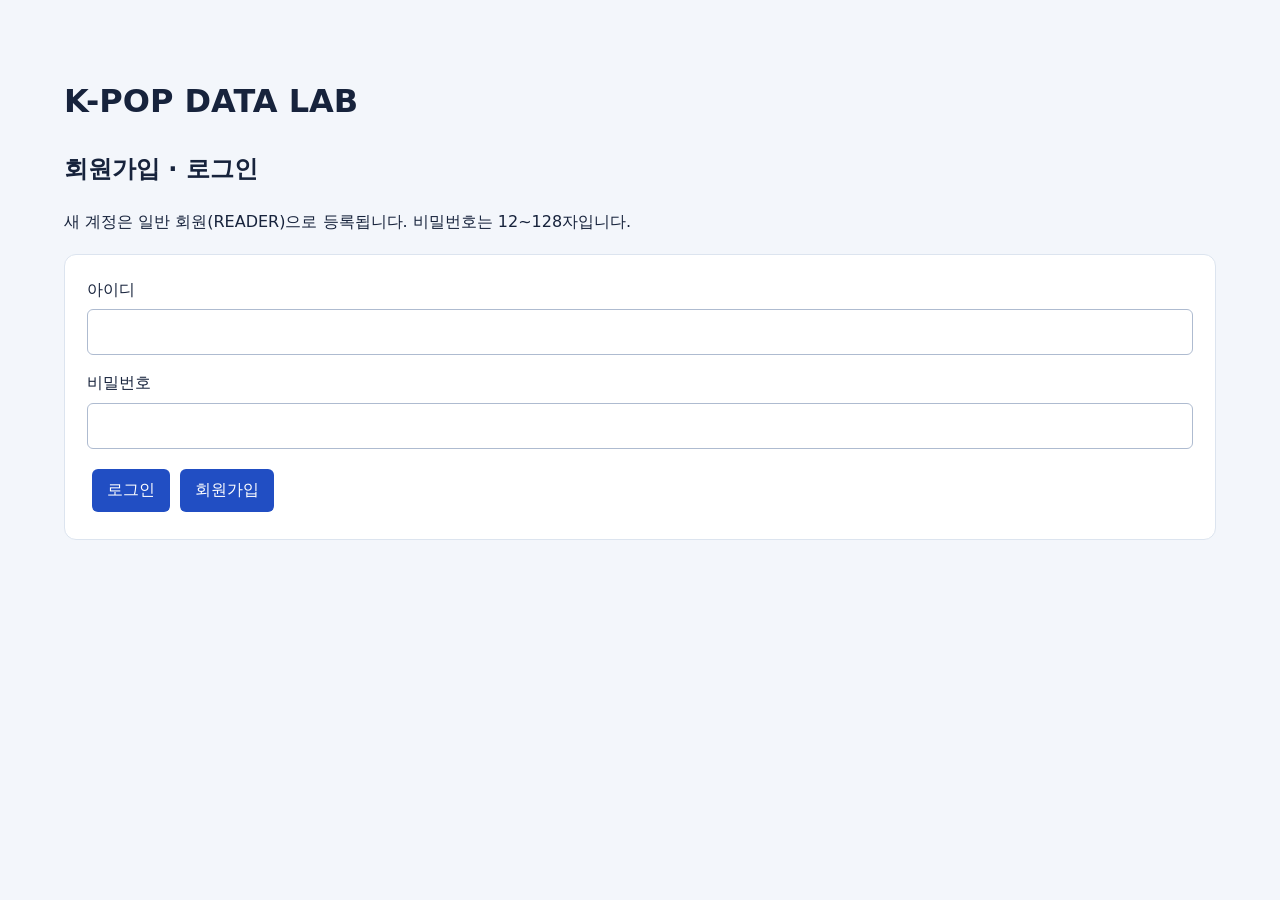
==== templates/account.html @ fa01d882 "feat: add authentication and human editorial approval" ====
<!doctype html><html lang="ko"><head><meta charset="utf-8"><meta name="viewport" content="width=device-width,initial-scale=1"><title>K-POP DATA LAB · 로그인</title><link rel="stylesheet" href="/static/editorial.css"></head><body><main><h1>K-POP DATA LAB</h1><h2>회원가입 · 로그인</h2><p>새 계정은 일반 회원(READER)으로 등록됩니다. 비밀번호는 12~128자입니다.</p><form id="auth"><label>아이디<input id="username" autocomplete="username" required minlength="3" maxlength="80"></label><label>비밀번호<input id="password" type="password" autocomplete="current-password" required minlength="12" maxlength="128"></label><button type="submit">로그인</button><button type="button" id="signup">회원가입</button></form><p id="message" role="status"></p></main><script src="/static/account.js"></script></body></html>
---- static/editorial.css ----
*{box-sizing:border-box}body{margin:0;background:#f3f6fb;color:#17233c;font:16px/1.65 system-ui,sans-serif}main{max-width:1200px;margin:30px auto;padding:24px}section,form{background:white;border:1px solid #dce4ef;border-radius:12px;padding:22px;margin:18px 0}input,textarea,select,button{font:inherit}input:not([type=checkbox]),textarea,select{display:block;width:100%;padding:9px;margin:6px 0 15px;border:1px solid #aebbd0;border-radius:6px}textarea{min-height:180px}button{padding:8px 15px;margin:5px;border:0;border-radius:6px;background:#214ec3;color:white;cursor:pointer}button:disabled{opacity:.5}label{display:block}pre{white-space:pre-wrap;overflow-wrap:anywhere;background:#f1f4f9;padding:14px;max-height:600px;overflow:auto}.columns{display:grid;grid-template-columns:1fr 1fr;gap:20px}[hidden]{display:none!important}#message{white-space:pre-wrap;color:#9c2530}a{color:#214ec3}@media(max-width:750px){.columns{grid-template-columns:1fr}main{padding:12px}}
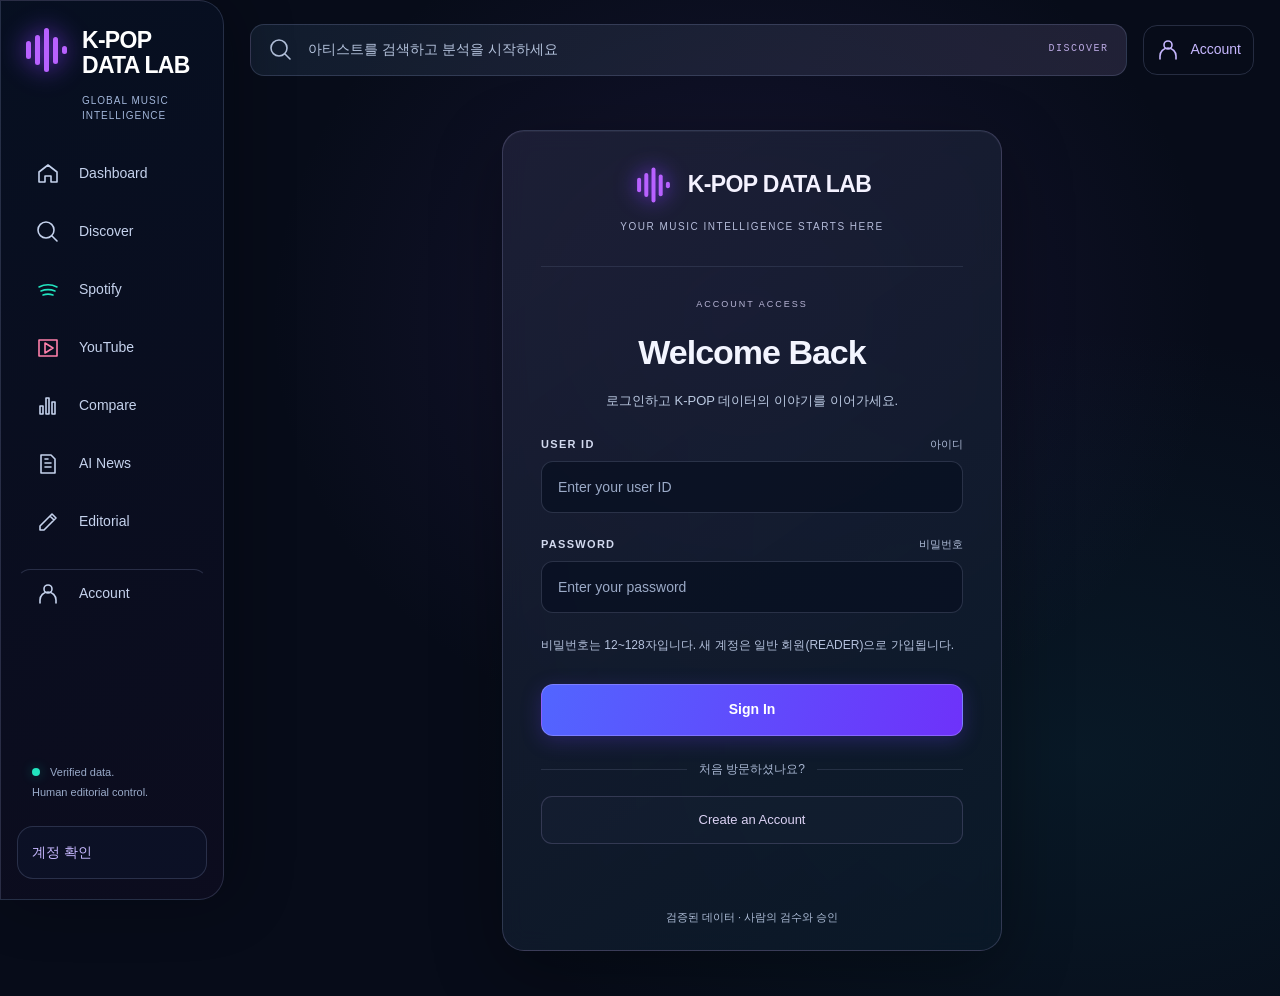
==== commit acb8e841: "feat(ui): complete STEP 26B dark glass redesign and favicons" ====
--- a/templates/account.html
+++ b/templates/account.html
@@ -1 +1,28 @@
-<!doctype html><html lang="ko"><head><meta charset="utf-8"><meta name="viewport" content="width=device-width,initial-scale=1"><title>K-POP DATA LAB · 로그인</title><link rel="stylesheet" href="/static/editorial.css"></head><body><main><h1>K-POP DATA LAB</h1><h2>회원가입 · 로그인</h2><p>새 계정은 일반 회원(READER)으로 등록됩니다. 비밀번호는 12~128자입니다.</p><form id="auth"><label>아이디<input id="username" autocomplete="username" required minlength="3" maxlength="80"></label><label>비밀번호<input id="password" type="password" autocomplete="current-password" required minlength="12" maxlength="128"></label><button type="submit">로그인</button><button type="button" id="signup">회원가입</button></form><p id="message" role="status"></p></main><script src="/static/account.js"></script></body></html>
+<!doctype html><html lang="ko"><head><meta charset="utf-8"><meta name="viewport" content="width=device-width,initial-scale=1"><title>K-POP DATA LAB · 로그인</title><link rel="stylesheet" href="/static/editorial.css"><link rel="stylesheet" href="/static/dark-glass.css?v=26b-final">
+    <!-- K-POP DATA LAB brand favicon: raster fallback, scalable SVG, iOS touch icon. -->
+    <link rel="icon" type="image/png" sizes="16x16" href="/static/icons/favicon-16x16.png?v=26b1">
+    <link rel="icon" type="image/png" sizes="32x32" href="/static/icons/favicon-32x32.png?v=26b1">
+    <link rel="icon" type="image/svg+xml" sizes="any" href="/static/icons/favicon.svg?v=26b1">
+    <link rel="apple-touch-icon" sizes="180x180" href="/static/icons/apple-touch-icon.png?v=26b1">
+</head><body class="page-account"><a class="skip-link" href="#main-content">본문으로 이동</a>
+<aside class="lab-sidebar" id="lab-navigation">
+<a class="lab-brand" href="/" aria-label="K-POP DATA LAB 홈"><span class="brand-wave" aria-hidden="true"><i></i><i></i><i></i><i></i><i></i></span><span>K-POP<br>DATA LAB<small>GLOBAL MUSIC<br>INTELLIGENCE</small></span></a>
+<nav aria-label="주요 메뉴"><a href="/" data-nav="home" class="nav-home"><svg viewBox="0 0 24 24" fill="none" stroke="currentColor" stroke-width="1.6" stroke-linecap="round" stroke-linejoin="round" aria-hidden="true"><path d="M3 10 12 3l9 7v10H15v-6H9v6H3Z"/></svg><span>Dashboard</span></a><a href="/#discover" data-nav="search" class="nav-search"><svg viewBox="0 0 24 24" fill="none" stroke="currentColor" stroke-width="1.6" stroke-linecap="round" stroke-linejoin="round" aria-hidden="true"><path d="M21 21l-5-5M18 10a8 8 0 1 1-16 0 8 8 0 0 1 16 0"/></svg><span>Discover</span></a><a href="/spotify" data-nav="spotify" class="nav-spotify"><svg viewBox="0 0 24 24" fill="none" stroke="currentColor" stroke-width="1.6" stroke-linecap="round" stroke-linejoin="round" aria-hidden="true"><path d="M3 9c6-3 12-3 18 0M5 13c5-2 9-2 14 0M7 17c3-1 7-1 10 0"/></svg><span>Spotify</span></a><a href="/youtube" data-nav="youtube" class="nav-youtube"><svg viewBox="0 0 24 24" fill="none" stroke="currentColor" stroke-width="1.6" stroke-linecap="round" stroke-linejoin="round" aria-hidden="true"><path d="M9 7l8 5-8 5ZM3 4h18v16H3Z"/></svg><span>YouTube</span></a><a href="/compare" data-nav="compare" class="nav-compare"><svg viewBox="0 0 24 24" fill="none" stroke="currentColor" stroke-width="1.6" stroke-linecap="round" stroke-linejoin="round" aria-hidden="true"><path d="M4 20V12h3v8ZM10 20V4h3v16ZM16 20V8h3v12Z"/></svg><span>Compare</span></a><a href="/#news-inline-panel" data-nav="news" class="nav-news"><svg viewBox="0 0 24 24" fill="none" stroke="currentColor" stroke-width="1.6" stroke-linecap="round" stroke-linejoin="round" aria-hidden="true"><path d="M5 3h10l4 4v14H5ZM9 11h6M9 15h6M9 7h3"/></svg><span>AI News</span></a><a href="/editorial" data-nav="edit" class="nav-edit"><svg viewBox="0 0 24 24" fill="none" stroke="currentColor" stroke-width="1.6" stroke-linecap="round" stroke-linejoin="round" aria-hidden="true"><path d="M4 16 16 4l4 4L8 20H4ZM14 6l4 4"/></svg><span>Editorial</span></a><a href="/account" data-nav="user" class="nav-user"><svg viewBox="0 0 24 24" fill="none" stroke="currentColor" stroke-width="1.6" stroke-linecap="round" stroke-linejoin="round" aria-hidden="true"><path d="M16 7a4 4 0 1 1-8 0 4 4 0 0 1 8 0M4 21v-3a8 8 0 0 1 16 0v3"/></svg><span>Account</span></a></nav>
+<div class="sidebar-note"><span class="status-dot"></span> Verified data.<br>Human editorial control.</div>
+<div id="lab-account" class="lab-account"><a href="/account">계정 확인</a></div>
+</aside>
+<div class="lab-topbar"><button class="menu-toggle" aria-controls="lab-navigation" aria-expanded="false" aria-label="메뉴 열기">☰</button><a class="top-search" href="/#discover"><svg viewBox="0 0 24 24" fill="none" stroke="currentColor" stroke-width="1.6" stroke-linecap="round" stroke-linejoin="round" aria-hidden="true"><path d="M21 21l-5-5M18 10a8 8 0 1 1-16 0 8 8 0 0 1 16 0"/></svg><span>아티스트를 검색하고 분석을 시작하세요</span><kbd>DISCOVER</kbd></a><a class="top-account" href="/account"><svg viewBox="0 0 24 24" fill="none" stroke="currentColor" stroke-width="1.6" stroke-linecap="round" stroke-linejoin="round" aria-hidden="true"><path d="M16 7a4 4 0 1 1-8 0 4 4 0 0 1 8 0M4 21v-3a8 8 0 0 1 16 0v3"/></svg><span>Account</span></a></div><main id="main-content" aria-labelledby="auth-heading">
+<div class="auth-brand"><span class="brand-wave" aria-hidden="true"><i></i><i></i><i></i><i></i><i></i></span><strong>K-POP DATA LAB</strong></div>
+<p class="auth-tagline">YOUR MUSIC INTELLIGENCE STARTS HERE</p>
+<div class="auth-heading"><span class="eyebrow">ACCOUNT ACCESS</span><h1 id="auth-heading">Welcome Back</h1><p id="auth-description">로그인하고 K-POP 데이터의 이야기를 이어가세요.</p></div>
+<form id="auth" aria-describedby="auth-policy">
+<label for="username">USER ID <span>아이디</span></label><input id="username" autocomplete="username" required minlength="3" maxlength="80" placeholder="Enter your user ID" autocapitalize="none" spellcheck="false">
+<label for="password">PASSWORD <span>비밀번호</span></label><input id="password" type="password" autocomplete="current-password" required minlength="12" maxlength="128" placeholder="Enter your password" aria-describedby="auth-policy">
+<p id="auth-policy">비밀번호는 12~128자입니다. 새 계정은 일반 회원(READER)으로 가입됩니다.</p>
+<button type="submit" id="auth-submit">Sign In</button>
+<div class="auth-divider"><span id="auth-switch-hint">처음 방문하셨나요?</span></div>
+<button type="button" id="signup">Create an Account</button>
+</form>
+<p id="message" role="status" aria-live="polite" tabindex="-1"></p>
+<p class="auth-security">검증된 데이터 · 사람의 검수와 승인</p>
+</main><script src="/static/account.js?v=26b-final"></script><script src="/static/account_status.js?v=26b-final"></script><script src="/static/dark-glass.js?v=26b-final" defer></script></body></html>
--- a/static/dark-glass.css
+++ b/static/dark-glass.css
@@ -0,0 +1,94 @@
+/* STEP 26B — shared presentation layer. Existing STEP 26 rules remain intact. */
+:root{color-scheme:dark;--bg:#060b17;--ink:#f3f5ff;--muted:#b4c2dc;--line:rgba(158,177,223,.2);--glass:linear-gradient(135deg,rgba(30,35,61,.8),rgba(9,21,35,.88));--violet:#b398ff;--mint:#22e4bf;--coral:#ff80aa;--amber:#ffd273;--sidebar:224px}
+*{box-sizing:border-box}html{scroll-behavior:smooth;scroll-padding-top:100px}body{margin:0;color:var(--ink);background:radial-gradient(ellipse at 87% 0,rgba(115,49,131,.22),transparent 42%),radial-gradient(ellipse at 15% 35%,rgba(36,80,132,.16),transparent 45%),var(--bg);font:14px/1.65 Inter,"Segoe UI","Malgun Gothic",sans-serif;min-height:100vh;padding-left:var(--sidebar)}[hidden]{display:none!important}
+a{color:#c7b8ff;text-decoration:none}a:hover{color:white}button,input,select,textarea{font:inherit}button,a,input,select,textarea{ -webkit-tap-highlight-color:transparent}button,a{touch-action:manipulation}button{cursor:pointer}button:disabled{cursor:not-allowed;opacity:.48}svg{width:24px;height:24px;flex-shrink:0}h1,h2,h3,p{overflow-wrap:anywhere}h2{font-size:17px;letter-spacing:-.3px}h3{font-size:15px}p{color:var(--muted)}:focus-visible{outline:2px solid #75dfff;outline-offset:4px}::selection{background:#6942b8;color:white}.skip-link{position:fixed;top:-90px;left:240px;z-index:100;padding:12px 20px;background:#40328a}.skip-link:focus{top:10px}
+.lab-sidebar{position:fixed;inset:0 auto 0 0;width:var(--sidebar);z-index:30;padding:27px 16px 20px;background:linear-gradient(155deg,rgba(7,16,33,.96),rgba(13,13,31,.94));border:1px solid var(--line);border-radius:0 25px 25px 0;backdrop-filter:blur(20px);display:flex;flex-direction:column;box-shadow:10px 0 60px #03050d55}
+.lab-brand{display:flex;gap:15px;align-items:flex-start;padding:0 9px 26px;color:white;font-size:23px;font-weight:800;line-height:1.1;letter-spacing:-.7px}.lab-brand small{display:block;font-size:10px;line-height:1.5;letter-spacing:1px;font-weight:400;color:#a2b6da;margin-top:14px}.brand-wave{display:flex;gap:4px;align-items:center;height:44px;color:#b861ff;filter:drop-shadow(0 0 13px #843cff)}.brand-wave i{width:5px;height:18px;border-radius:8px;background:currentColor}.brand-wave i:nth-child(2){height:30px}.brand-wave i:nth-child(3){height:44px}.brand-wave i:nth-child(4){height:27px}.brand-wave i:last-child{height:8px}
+.lab-sidebar nav{display:grid;gap:8px}.lab-sidebar nav a{display:flex;align-items:center;gap:19px;min-height:49px;padding:12px 18px;color:#c5d2ed;border:1px solid transparent;border-radius:13px;transition:background .2s,box-shadow .2s,transform .2s}.lab-sidebar nav a:hover{background:#24213e;transform:translateX(2px)}.lab-sidebar nav a[aria-current]{background:linear-gradient(105deg,#5838ec,#36235f);border-color:#a68bff66;color:white;box-shadow:0 0 25px #6540fa45,inset 0 1px #c8b2ff66}.nav-spotify svg{color:var(--mint)}.nav-youtube svg{color:var(--coral)}.lab-sidebar .nav-user{margin-top:14px;border-top:1px solid var(--line)}.sidebar-note{font-size:11px;line-height:1.8;color:#99aac9;padding:23px 15px;margin-top:auto}.status-dot{display:inline-block;width:8px;height:8px;border-radius:50%;background:var(--mint);box-shadow:0 0 12px #00d8b655;margin-right:7px}.lab-account{border:1px solid var(--line);border-radius:16px;padding:14px;background:#12203944;overflow-wrap:anywhere}.account-identity{display:grid;gap:9px;font-size:12px}.account-identity button{min-height:36px}
+.lab-topbar{display:flex;align-items:center;gap:16px;padding:22px 26px 8px;min-height:85px}.top-search{display:flex;align-items:center;gap:15px;flex:1;min-width:0;background:linear-gradient(110deg,#19283b99,#33304a99);border:1px solid var(--line);border-radius:14px;min-height:52px;padding:12px 18px;color:var(--muted)}.top-search kbd{margin-left:auto;font-size:10px;letter-spacing:1.5px;color:#b9a8e1}.top-account{display:flex;align-items:center;gap:10px;padding:12px;border:1px solid var(--line);border-radius:14px}.menu-toggle{display:none}
+main,main.dashboard,main.data-page{max-width:1680px;margin:0 auto;padding:18px 26px 40px;min-width:0}.dashboard{display:grid!important;grid-template-columns:repeat(12,minmax(0,1fr));gap:18px!important}.dashboard>*{min-width:0;grid-column:1/-1}.glass,.dashboard-section,.search-panel,.data-page,#published article,.page-editorial main>section,.page-account main{background:var(--glass);border:1px solid var(--line);border-radius:22px;box-shadow:inset 0 1px 0 #d7d5ff08,0 12px 40px #0002}.dashboard-section,.search-panel{padding:24px;margin:0;min-width:0;scroll-margin-top:24px}.overview-grid{display:grid;grid-template-columns:2.5fr repeat(4,minmax(0,1fr));gap:14px}.hero{position:relative;isolation:isolate;overflow:hidden;min-height:240px;padding:24px;border-color:#9f63bc66;background:radial-gradient(ellipse at 86% 15%,#5745a477,transparent 52%),radial-gradient(ellipse at 92% 85%,#126d8477,transparent 48%),linear-gradient(110deg,#151126,#07182c)}.hero h1{position:relative;z-index:1;font-size:clamp(27px,2.7vw,46px);line-height:1.08;letter-spacing:-1.3px;margin:17px 0 12px;font-weight:850}.hero h1 span{background:linear-gradient(100deg,#f3c8fc,#b08dff);background-clip:text;color:transparent}.hero p{font-size:12px;margin:0 0 20px}.eyebrow{font-size:9px;letter-spacing:2px;color:#b8b5d6}.hero-orbit{position:absolute;z-index:-1;width:250px;height:250px;border-radius:50%;border:1px solid #a79aff55;right:-110px;top:10px;box-shadow:0 0 30px #8556ff44,inset 0 0 50px #17d7f333;transform:rotate(-25deg)}.hero-orbit:after{content:"";position:absolute;inset:25px -35px;border:1px solid #b590ff66;border-radius:50%;box-shadow:0 0 40px #724cff44}.primary-link,button.search-button,.search-form button,#news-generate-btn,#save,#auth button[type=submit]{background:linear-gradient(105deg,#5265ff,#6e32fa);color:#fff!important;border:1px solid #c9baff55!important;box-shadow:0 5px 20px #663dff40}.primary-link{display:inline-flex;align-items:center;gap:22px;padding:10px 18px;border-radius:12px;font-size:12px;min-height:44px}
+.summary-card{padding:20px 16px;min-width:0}.summary-icon{display:flex;align-items:center;justify-content:center;width:40px;height:40px;border-radius:13px;font-size:26px;margin-bottom:14px;background:#7860d52b;color:#b99aff;box-shadow:0 0 22px #5a43bc22}.summary-icon.coral{background:#df55942b;color:var(--coral)}.summary-icon.mint{background:#16cbaa26;color:var(--mint)}.summary-card h2{font-size:12px;font-weight:500;white-space:normal}.metric{color:white;font-weight:750;font-size:36px;margin:9px 0;line-height:1.4}.metric small{font-size:12px;font-weight:400;color:#d1daee}.summary-card meter{width:100%;height:8px;display:block;background:#55516c44;border:0;border-radius:8px}.summary-card meter::-webkit-meter-bar{background:#55516c44;border:0}.summary-card meter::-webkit-meter-optimum-value{background:linear-gradient(90deg,#8462ff,#b09fff)}.summary-card .micro{font-size:10px;line-height:1.7;margin-top:12px}.period{font-size:19px;color:white;font-weight:650;margin:22px 0 10px}.source-label{font-size:11px;color:#fff;margin-top:24px}.summary-card>a{font-size:11px}
+#trends{padding:22px;background:linear-gradient(120deg,#17213a99,#22183266);grid-column:1/-1}#trends>h2{margin-bottom:5px}#trends>p{font-size:11px;margin:4px 0 12px}.analysis-two-charts{display:grid;grid-template-columns:repeat(2,minmax(0,1fr));gap:18px}.analysis-chart-standalone{min-width:0!important;min-height:260px;padding:10px 18px 15px;background:#07162488;border:1px solid var(--line);border-radius:17px}.analysis-chart-standalone:first-child{border-top-color:#24d7b966}.analysis-chart-standalone:last-child{border-top-color:#ec6a9e66}.analysis-chart-standalone h3{font-size:12px;min-height:20px}.analysis-chart-standalone .chart-container{height:210px;margin-top:12px}.chart-container canvas{max-width:100%}#discover,#current-analysis,#spotify-data,#youtube-data{grid-column:span 6}#discover h2,#current-analysis h2{margin-top:0}.analysis-header{gap:10px;align-items:flex-start;flex-wrap:wrap}.selected-track-list{gap:8px}.selected-track{padding:13px;background:#0b152680;border:1px solid #a4b4dd19;color:#d8e4f6;gap:10px;min-width:0}.selected-track strong{color:white}.selected-track>div{min-width:0;overflow-wrap:anywhere}
+body>header{background:none;padding:24px 26px 12px;text-align:left;max-width:1680px;margin:auto}body>header h1{font-size:29px;letter-spacing:-.8px;margin:0}body>header p{font-size:13px;margin:8px 0}.data-page{display:block!important;margin:12px 26px 40px!important;padding:24px!important}.dashboard-table-scroll,.weekly-table-scroll{max-width:100%;overflow-x:auto;min-width:0;border-radius:12px;scrollbar-color:#75649c #11192b}table{width:100%;background:transparent;color:#dae4f5;font-size:12px;white-space:normal}thead{background:#18243c77}th{color:#b6c8e5;font-size:11px;font-weight:500;background:transparent}th,td{border-bottom:1px solid #9aaed21c;padding:14px 12px}tbody tr:hover{background:#8b83e50b}td strong{color:#f3f5ff}.weekly-table{min-width:790px}#spotify-data table{min-width:480px}#youtube-data table{min-width:560px}.search-results table{min-width:460px}td input[type=checkbox]{width:18px;height:18px;accent-color:#9d7aff}tr:has(input:checked){background:#8061d52b}table a{color:#c5afff}
+button,.reset-button,.remove-button,.news-saved-button,.news-generate-button{border:1px solid #9aadd134;background:linear-gradient(120deg,#25314a99,#172037aa);color:#d8e5ff;border-radius:11px;padding:10px 15px;min-height:44px;font-size:12px;transition:transform .18s,box-shadow .18s,border-color .18s}button:hover:not(:disabled),.primary-link:hover{transform:translateY(-2px);border-color:#bca3ff88;box-shadow:0 6px 22px #7150d733}.remove-button{width:44px;height:44px;flex-shrink:0;padding:0;font-size:22px;color:#ffb1c8}.reset-button{color:#ffb6c9;font-size:10px}.search-form{margin-top:16px;gap:10px}.search-form input,input:not([type=checkbox]),select,textarea{min-width:0;max-width:100%;color:#e9effc;background:#080f2099;border:1px solid #94abd23b;border-radius:10px;padding:12px;font-size:13px;min-height:44px}.search-form input{width:100%;font-size:14px}.search-form button{font-size:12px}.artist-week-manager,.week-manager{display:flex;align-items:center;gap:10px;flex-wrap:wrap;background:transparent}.artist-week-manager select,.week-manager select{flex:1;min-width:0}.artist-week-manager label,.week-manager label{font-size:12px;color:#cad7ee}input::placeholder,textarea::placeholder{color:#9caecc}input:focus,select:focus,textarea:focus{border-color:#b99bff}option{background:#141c30;color:white}
+.weekly-footnote,.analysis-chart-hint,.news-panel-heading p,.news-selection-info,.news-status,.news-result-source{color:var(--muted)!important;font-size:12px;line-height:1.8}.notice,.search-message,.success-message,.news-review-caution{background:#1d294366;color:#d1ddf2;border:1px solid var(--line);border-radius:12px;padding:14px;font-size:12px}.weekly-error,#message{color:#ffb8c5}.news-selection-summary,.news-selection-lists>div,.news-article-output,.news-review-queue{background:#07152388!important;border:1px solid var(--line)!important;color:#d4e0f4!important;border-radius:14px}.news-selection-summary{padding:18px}.news-selection-lists{display:grid;grid-template-columns:1fr 1fr;gap:14px}.news-panel-actions{display:flex;flex-wrap:wrap;gap:10px;margin:18px 0}.news-panel-actions button{margin:0}.news-article-output,.news-review-queue{padding:20px;line-height:1.9;overflow-wrap:anywhere}.news-article-output p,.news-article-output h3{color:#e4ebfa}.news-inline-panel{border-top-color:#b77aff55;background:linear-gradient(130deg,#26183888,#0c1a2aee)}.weekly-review-badge{border:1px solid var(--line);background:#27324b;color:#d7e0f0}.review-approved,[data-status=APPROVED]{color:#71f0cc!important}.review-pending,[data-status=PENDING_REVIEW]{color:var(--amber)!important}[data-status=ON_HOLD]{color:#ffa7b8!important}[data-status=REVISED]{color:#c6b0ff!important}[data-status=DRAFT]{color:#c5cddd!important}
+.page-editorial main{display:block}.page-editorial main>h1{font-size:29px;margin:10px 0}.page-editorial section,.page-editorial form{min-width:0;background:transparent;border-color:var(--line);margin:0;border-radius:16px}.page-editorial main>section{padding:22px;margin:18px 0}.page-editorial #workspace{display:grid;grid-template-columns:220px minmax(0,1fr);gap:22px}.editorial-list{min-width:0;border-right:1px solid var(--line);padding-right:18px;grid-row:span 3}.editorial-list h2{font-size:15px}#list{display:grid;gap:8px}#list button{text-align:left;margin:0;width:100%;overflow-wrap:anywhere}.columns{display:grid;grid-template-columns:minmax(0,1.4fr) minmax(0,1fr);gap:20px}.columns>form,.columns>section{padding:18px;background:#0b172777;border:1px solid var(--line)}.page-editorial label{color:#c5d4ec;font-size:12px}.page-editorial textarea{min-height:260px;line-height:1.85}.page-editorial input:not([type=checkbox]),.page-editorial textarea{display:block;width:100%;margin:8px 0 16px}.page-editorial #review-form{padding:20px;border:1px solid #e5bb6444;background:#29201533}.page-editorial #review-form label{padding:7px 0}.page-editorial #review-form textarea{min-height:100px}#published article{padding:22px;margin-top:15px}pre{white-space:pre-wrap;overflow-wrap:anywhere;background:#06101b88;color:#ccd9ef;border:1px solid var(--line);border-radius:12px;padding:18px;max-height:560px;overflow:auto;font:12px/1.85 inherit}#history{border-left:2px solid #a286d8;padding-left:22px}.page-editorial button{margin:4px 4px 4px 0}
+.page-account main{display:block;width:calc(100% - 48px);max-width:480px;margin:7vh auto;padding:36px}.page-account main h1{font-size:26px;margin:8px 0}.page-account main h2{font-size:18px}.page-account main>p{font-size:12px}.page-account form{background:transparent;border:0;margin:25px 0 0;padding:0}.page-account label{font-size:12px;color:#c7d5ec}.page-account input{display:block;width:100%;margin:8px 0 20px}.page-account #auth button{width:100%;margin:6px 0}.login-mark{display:flex;align-items:center;justify-content:center;width:54px;height:54px;border-radius:17px;color:#e1c4ff;background:linear-gradient(135deg,#573dce,#9f45a4);box-shadow:0 0 40px #884dcb55;font-size:30px}.page-account .eyebrow{margin-top:23px}.page-account #message{min-height:24px}
+@media(min-width:1600px){.hero h1{font-size:48px}}
+@media(max-width:1279px){:root{--sidebar:190px}.lab-sidebar{padding:25px 12px}.lab-brand{font-size:20px;gap:10px}.lab-sidebar nav a{gap:13px;padding:12px}.overview-grid{grid-template-columns:repeat(4,minmax(0,1fr))}.hero{grid-column:1/-1;min-height:210px}.hero h1{font-size:38px}.hero-orbit{right:40px;width:300px;height:300px}.summary-card{padding:17px 13px}.page-editorial #workspace{grid-template-columns:1fr}.editorial-list{grid-row:auto;border:0;padding:0}#list{grid-template-columns:repeat(2,minmax(0,1fr))}.columns{grid-template-columns:1fr}.lab-topbar{padding:18px 20px 8px}main,main.dashboard{padding:16px 20px 32px}.top-search kbd{display:none}}
+@media(max-width:1000px){body{padding-left:0}.lab-sidebar{width:240px;transform:translateX(-105%);transition:transform .22s;visibility:hidden}.menu-open .lab-sidebar{transform:translateX(0);visibility:visible;top:78px}.menu-toggle{display:block;padding:8px 13px;font-size:21px}.lab-topbar{position:sticky;top:0;z-index:40;background:#090f20e8;backdrop-filter:blur(16px);padding:12px 20px;min-height:78px}.skip-link{left:20px}.top-account span{display:none}.analysis-chart-standalone{padding:12px}.page-editorial #workspace{grid-template-columns:1fr}.columns{grid-template-columns:1.2fr 1fr}}
+@media(max-width:767px){html{scroll-padding-top:90px}.lab-topbar{gap:9px;padding:10px 14px}.top-search{font-size:11px;padding:10px;gap:8px;min-height:46px}.top-search svg{width:18px}.top-account{padding:10px}.menu-toggle{min-height:46px}.top-search span{line-height:1.4}main,main.dashboard{padding:12px 14px 28px;gap:14px!important}.overview-grid{grid-template-columns:repeat(2,minmax(0,1fr));gap:12px}.hero{padding:24px;min-height:250px}.hero h1{font-size:39px}.hero-orbit{right:-80px}.summary-card{padding:16px}.summary-card h2{font-size:12px}.metric{font-size:30px}.summary-icon{width:34px;height:34px;font-size:23px;margin-bottom:10px}.period{font-size:17px;margin:14px 0}.summary-card .micro{font-size:11px}.source-label{font-size:11px;margin-top:15px}#discover,#current-analysis,#spotify-data,#youtube-data{grid-column:1/-1}.dashboard-section,.search-panel,#trends{padding:18px;border-radius:18px}.analysis-two-charts{grid-template-columns:1fr}.analysis-chart-standalone .chart-container{height:230px}.analysis-chart-standalone{min-height:290px}.artist-week-manager,.week-manager{align-items:stretch}.artist-week-manager label,.week-manager label{width:100%}.artist-week-manager select,.week-manager select{width:100%;flex-basis:100%}.artist-week-manager button,.week-manager button{width:100%}.search-form{flex-direction:column}.search-form button{min-height:44px}.news-selection-lists{grid-template-columns:1fr}.news-panel-actions{display:grid;grid-template-columns:1fr}.news-panel-actions button{width:100%;min-height:48px;text-align:left}.data-page{margin:12px 14px 28px!important;padding:18px!important}body>header{padding:20px 16px 6px}body>header h1{font-size:25px}.data-page table{min-width:570px}.page-editorial main>section{padding:15px}.columns{grid-template-columns:1fr}.columns>form,.columns>section{padding:15px}#list{grid-template-columns:1fr}.page-editorial #workspace{gap:16px}.page-editorial form>button{display:block;width:100%;margin:8px 0}.page-account main{margin:30px auto;width:calc(100% - 28px);padding:26px}.news-article-output,.news-review-queue{padding:14px}.sidebar-note{padding:12px}.lab-sidebar nav{gap:2px}.lab-sidebar{overflow-y:auto}.lab-brand{padding-bottom:18px}}
+.analysis-chart-standalone .chart-container{min-height:210px}
+.news-panel-note{color:#bdcce5}.weekly-error{background:#49213455;color:#ffb8c5}
+#youtube-review-step17b{background:#0b182b88;border-color:var(--line)}
+#youtube-review-step17b .yt17-candidate{background:#142039;border-color:var(--line)}
+#youtube-review-step17b .yt17-candidate small{color:#bfcee7}
+#youtube-review-step17b .yt17-warning{color:#ffd273}
+#youtube-review-step17b .yt17-success{color:#71f0cc}
+#youtube-review-step17b select{border-color:var(--line)}
+.review-queue-link a{color:#cbb6ff}
+.artist-week-manager select,.week-manager select{background:#0b1528;color:#e2ebfb;border-color:#91a4ce44}
+.artist-week-manager button,.week-manager button{background:linear-gradient(120deg,#29334c,#192039);border:1px solid #91a4ce44;border-radius:10px;min-height:44px}
+.weekly-review-badge.review-reviewed{background:#15463c66;color:#87efd4}
+.weekly-review-badge.review-excluded,.weekly-review-badge.review-mismatch,.weekly-review-badge.review-ambiguous{background:#493a2266;color:#ffd273}
+.news-review-queue>p{color:var(--muted)}.review-queue-hold{color:#ffd273}.review-queue-ok{color:#87efd4}
+.track-checkbox{display:inline-flex;align-items:center;justify-content:center;min-width:44px;min-height:44px;cursor:pointer}.page-editorial #review-form label{min-height:44px}.account-identity button{min-height:44px}.summary-card>a{display:inline-flex;align-items:center;min-height:44px}
+.glass,.dashboard-section,.search-panel{backdrop-filter:blur(10px)}
+.summary-card:nth-child(3) meter::-webkit-meter-optimum-value{background:linear-gradient(90deg,#ee62a4,#ffaccb)}
+.hero:before{content:"";position:absolute;inset:0;z-index:-1;pointer-events:none;background:linear-gradient(125deg,transparent 55%,#a068ff15 58%,transparent 61%),radial-gradient(circle at 85% 20%,#c089ff44,transparent 25%)}
+.track-meta{display:flex;flex-wrap:wrap;gap:8px 16px;font-size:11px;color:#69e5ca;margin-top:6px}.platform-intro{padding:22px;border:1px solid var(--line);border-radius:17px;margin-bottom:22px;background:#101d2d77}.platform-intro h2{font-size:26px;margin:8px 0}.platform-intro p{margin:8px 0;font-size:13px}.platform-intro a{display:inline-flex;align-items:center;min-height:44px;margin-right:20px}.spotify-intro{border-top-color:#24d7b977;background:radial-gradient(ellipse at right top,#18bd9a14,transparent 75%),#101d2d77}.spotify-intro h2{color:#6deed1}.youtube-intro{border-top-color:#f67baa77;background:radial-gradient(ellipse at right top,#df438b1a,transparent 75%),#101d2d77}.youtube-intro h2{color:#ffa2c3}.platform-pair{display:grid;grid-template-columns:1fr 1fr;gap:18px}
+@media(max-width:767px){.platform-pair{grid-template-columns:1fr;gap:0}.platform-intro{padding:18px}.platform-intro h2{font-size:23px}}
+@media(min-width:768px) and (max-width:1000px){.overview-grid{grid-template-columns:repeat(2,minmax(0,1fr))}}
+@keyframes lab-enter{from{opacity:.6;transform:translateY(6px)}to{opacity:1;transform:none}}
+main{animation:lab-enter .24s ease-out}
+@media(prefers-reduced-motion:reduce){html{scroll-behavior:auto}*,*:before,*:after{transition:none!important;animation:none!important}}
+
+/* Final refinement: retain the approved structure, improve small-screen reading. */
+.top-search span{min-width:0;overflow:hidden;text-overflow:ellipsis;white-space:nowrap}
+.menu-toggle,.top-account{flex-shrink:0;min-width:44px;min-height:44px}
+.glass,.dashboard-section,.search-panel{transition:border-color .2s,box-shadow .2s}
+@media(hover:hover){.glass:hover,.dashboard-section:hover,.search-panel:hover{border-color:#a491d64d;box-shadow:inset 0 1px #e0dcff0d,0 12px 36px #35215922}}
+.page-account{background:radial-gradient(ellipse at 58% 32%,#55399433,transparent 45%),radial-gradient(ellipse at 84% 76%,#136d7e22,transparent 40%),#070c19}
+.page-account main{max-width:500px;margin:clamp(24px,5vh,64px) auto;padding:34px 38px 24px;background:linear-gradient(145deg,#22243cbb,#0a1928dd);border:1px solid #c4b8f333;box-shadow:0 20px 70px #0005,inset 0 1px #ede4ff0d;backdrop-filter:blur(12px)}
+.auth-brand{display:flex;align-items:center;justify-content:center;gap:14px;color:#f4f2ff;font-size:23px;font-weight:800;letter-spacing:-.6px}
+.auth-brand .brand-wave{height:40px;transform:scale(.8);transform-origin:center}
+.page-account main .auth-tagline{text-align:center;font-size:10px;letter-spacing:1.5px;color:#b5bcda;margin:14px 0 30px}
+.auth-heading{text-align:center;padding-top:24px;border-top:1px solid #9fafd421}
+.page-account main .auth-heading h1{font-size:34px;font-weight:750;letter-spacing:-1px;margin:10px 0}
+.auth-heading #auth-description{font-size:13px;color:#bccae2;margin:0 0 24px}
+.page-account form{margin-top:0}
+.page-account label{font-size:11px;letter-spacing:1.3px;font-weight:650;color:#d3daef}
+.page-account label span{float:right;font-weight:400;letter-spacing:0;color:#aebbd7}
+.page-account input{height:52px;background:#080f20b3;padding:14px 16px;border-radius:12px;border-color:#a8b5d533;font-size:14px;transition:border-color .2s,box-shadow .2s;margin:8px 0 22px}
+.page-account input:focus{outline:2px solid #b18aff;outline-offset:2px;border-color:#a883ff;box-shadow:0 0 20px #8654e322}
+.page-account input::placeholder{color:#9baac7}
+.page-account #auth-policy{font-size:12px;color:#b5c2dd;line-height:1.8;margin:0 0 21px}
+.page-account #auth-submit{height:52px;border-radius:12px;font-weight:650;font-size:14px;background:linear-gradient(105deg,#6251ff,#8c3cec);box-shadow:0 7px 24px #7840ef35}
+.page-account #signup{height:48px;font-size:13px;color:#dbd2f4;background:#1b243955;border:1px solid #b9a9e333}
+.auth-divider{display:flex;align-items:center;gap:12px;justify-content:center;margin:18px 0 10px;color:#aab9d4;font-size:12px}
+.auth-divider:before,.auth-divider:after{content:"";height:1px;background:#b3b5de24;flex:1}
+.page-account #message{font-size:12px;line-height:1.8;min-height:22px;margin:16px 0 0;overflow-wrap:anywhere;color:#c6c1e9}
+.page-account #message[data-kind=error]{color:#ffb6c7}
+.page-account #message[data-kind=success]{color:#82eed2}
+.page-account .auth-security{font-size:11px;text-align:center;margin:20px 0 0;color:#aebdd7}
+.page-account #auth[aria-busy=true] #auth-submit{cursor:progress;box-shadow:none}
+@media(max-width:767px){
+ .lab-topbar{gap:9px;padding:10px 14px}.top-search{height:46px;min-width:0;padding:10px 12px;font-size:12px}.top-search svg{width:18px;height:18px}.top-account{width:44px;height:46px;justify-content:center;padding:10px}.menu-toggle{width:44px;padding:8px}
+ .summary-card{padding:18px 16px;display:flex;flex-direction:column;min-height:210px}
+ .summary-card h2{font-size:13px;line-height:1.5;margin:0 0 8px;min-height:20px}
+ .summary-card .summary-icon{margin-bottom:14px}
+ .summary-card .metric{font-size:32px;margin:0 0 12px;line-height:1.35}
+ .summary-card .metric small{font-size:12px}
+ .summary-card .micro{font-size:12px;line-height:1.7;margin:10px 0 0}
+ .summary-card .period{font-size:18px;margin:3px 0 6px;white-space:nowrap}
+ .summary-card .source-label{font-size:12px;margin:4px 0 6px}
+ .summary-card meter{margin-top:0}
+ .analysis-chart-standalone{padding:14px 10px;min-height:300px}
+ .analysis-chart-standalone h3{font-size:13px;line-height:1.6;margin:0 2px 10px}
+ #trends>p{font-size:12px;line-height:1.8}
+ .page-account main{width:calc(100% - 28px);padding:28px 24px 22px;margin:24px auto}
+ .auth-brand{font-size:21px;gap:8px}
+ .page-account main .auth-tagline{font-size:9px;letter-spacing:1px;margin-bottom:24px}
+ .page-account main .auth-heading h1{font-size:30px}
+}
+@media(prefers-reduced-motion:reduce){.glass,.dashboard-section,.search-panel,.page-account input{transition:none}}
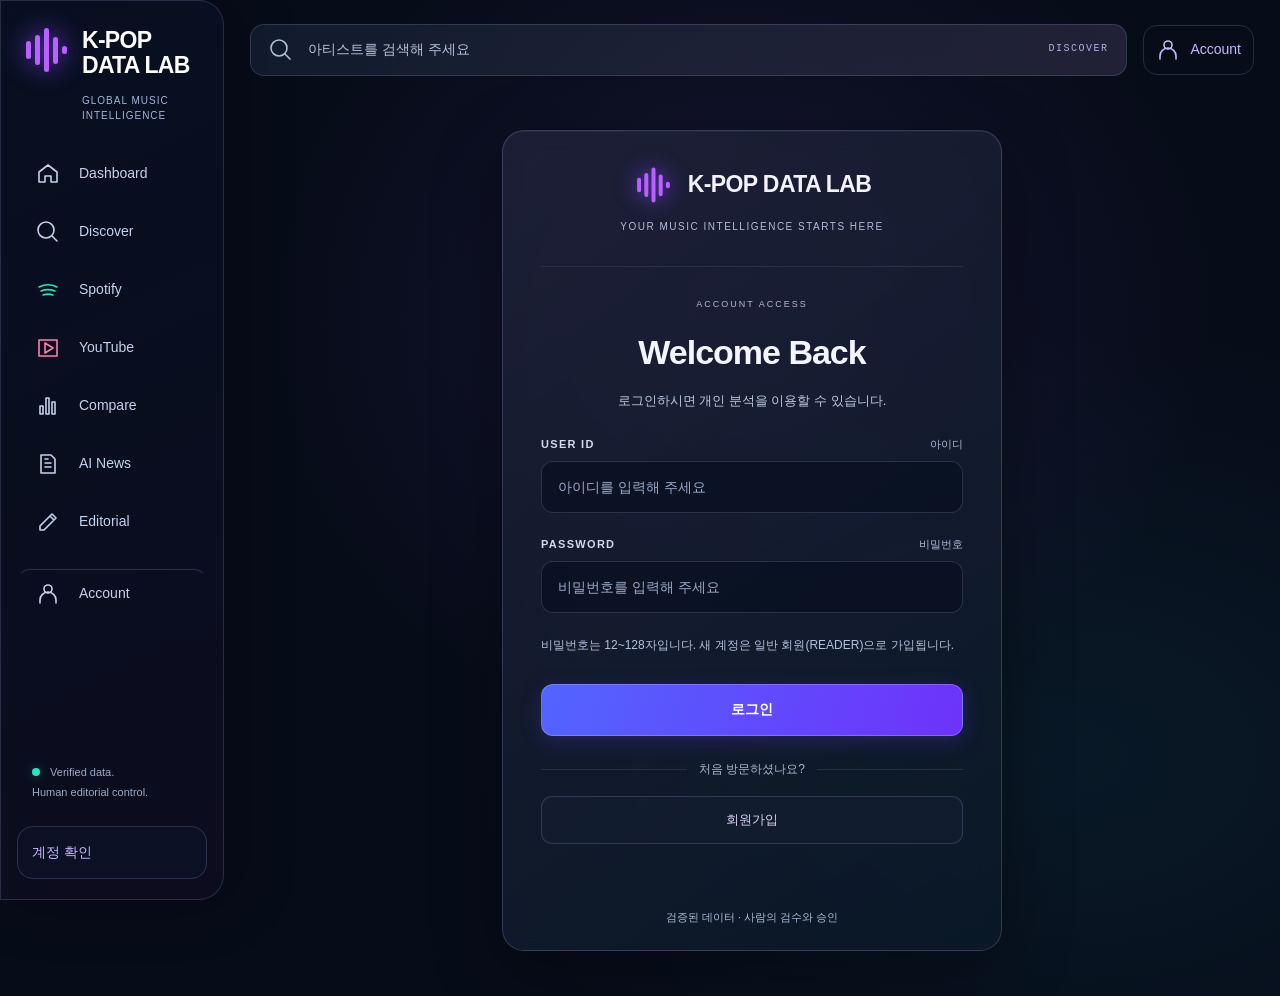
==== commit 04303c18: "Refactor Korean text in templates and tests for consistency and clarity - Updated various Korean phr" ====
--- a/templates/account.html
+++ b/templates/account.html
@@ -11,17 +11,17 @@
 <div class="sidebar-note"><span class="status-dot"></span> Verified data.<br>Human editorial control.</div>
 <div id="lab-account" class="lab-account"><a href="/account">계정 확인</a></div>
 </aside>
-<div class="lab-topbar"><button class="menu-toggle" aria-controls="lab-navigation" aria-expanded="false" aria-label="메뉴 열기">☰</button><a class="top-search" href="/#discover"><svg viewBox="0 0 24 24" fill="none" stroke="currentColor" stroke-width="1.6" stroke-linecap="round" stroke-linejoin="round" aria-hidden="true"><path d="M21 21l-5-5M18 10a8 8 0 1 1-16 0 8 8 0 0 1 16 0"/></svg><span>아티스트를 검색하고 분석을 시작하세요</span><kbd>DISCOVER</kbd></a><a class="top-account" href="/account"><svg viewBox="0 0 24 24" fill="none" stroke="currentColor" stroke-width="1.6" stroke-linecap="round" stroke-linejoin="round" aria-hidden="true"><path d="M16 7a4 4 0 1 1-8 0 4 4 0 0 1 8 0M4 21v-3a8 8 0 0 1 16 0v3"/></svg><span>Account</span></a></div><main id="main-content" aria-labelledby="auth-heading">
+<div class="lab-topbar"><button class="menu-toggle" aria-controls="lab-navigation" aria-expanded="false" aria-label="메뉴 열기">☰</button><a class="top-search" href="/#discover"><svg viewBox="0 0 24 24" fill="none" stroke="currentColor" stroke-width="1.6" stroke-linecap="round" stroke-linejoin="round" aria-hidden="true"><path d="M21 21l-5-5M18 10a8 8 0 1 1-16 0 8 8 0 0 1 16 0"/></svg><span>아티스트를 검색해 주세요</span><kbd>DISCOVER</kbd></a><a class="top-account" href="/account"><svg viewBox="0 0 24 24" fill="none" stroke="currentColor" stroke-width="1.6" stroke-linecap="round" stroke-linejoin="round" aria-hidden="true"><path d="M16 7a4 4 0 1 1-8 0 4 4 0 0 1 8 0M4 21v-3a8 8 0 0 1 16 0v3"/></svg><span>Account</span></a></div><main id="main-content" aria-labelledby="auth-heading">
 <div class="auth-brand"><span class="brand-wave" aria-hidden="true"><i></i><i></i><i></i><i></i><i></i></span><strong>K-POP DATA LAB</strong></div>
 <p class="auth-tagline">YOUR MUSIC INTELLIGENCE STARTS HERE</p>
-<div class="auth-heading"><span class="eyebrow">ACCOUNT ACCESS</span><h1 id="auth-heading">Welcome Back</h1><p id="auth-description">로그인하고 K-POP 데이터의 이야기를 이어가세요.</p></div>
+<div class="auth-heading"><span class="eyebrow">ACCOUNT ACCESS</span><h1 id="auth-heading">Welcome Back</h1><p id="auth-description">로그인하시면 개인 분석을 이용할 수 있습니다.</p></div>
 <form id="auth" aria-describedby="auth-policy">
-<label for="username">USER ID <span>아이디</span></label><input id="username" autocomplete="username" required minlength="3" maxlength="80" placeholder="Enter your user ID" autocapitalize="none" spellcheck="false">
-<label for="password">PASSWORD <span>비밀번호</span></label><input id="password" type="password" autocomplete="current-password" required minlength="12" maxlength="128" placeholder="Enter your password" aria-describedby="auth-policy">
+<label for="username">USER ID <span>아이디</span></label><input id="username" autocomplete="username" required minlength="3" maxlength="80" placeholder="아이디를 입력해 주세요" autocapitalize="none" spellcheck="false">
+<label for="password">PASSWORD <span>비밀번호</span></label><input id="password" type="password" autocomplete="current-password" required minlength="12" maxlength="128" placeholder="비밀번호를 입력해 주세요" aria-describedby="auth-policy">
 <p id="auth-policy">비밀번호는 12~128자입니다. 새 계정은 일반 회원(READER)으로 가입됩니다.</p>
-<button type="submit" id="auth-submit">Sign In</button>
+<button type="submit" id="auth-submit">로그인</button>
 <div class="auth-divider"><span id="auth-switch-hint">처음 방문하셨나요?</span></div>
-<button type="button" id="signup">Create an Account</button>
+<button type="button" id="signup">회원가입</button>
 </form>
 <p id="message" role="status" aria-live="polite" tabindex="-1"></p>
 <p class="auth-security">검증된 데이터 · 사람의 검수와 승인</p>
--- a/static/dark-glass.css
+++ b/static/dark-glass.css
@@ -1,4 +1,5 @@
 /* STEP 26B — shared presentation layer. Existing STEP 26 rules remain intact. */
+.back-link{color:#c7b8ff}.back-link:hover{color:white}
 :root{color-scheme:dark;--bg:#060b17;--ink:#f3f5ff;--muted:#b4c2dc;--line:rgba(158,177,223,.2);--glass:linear-gradient(135deg,rgba(30,35,61,.8),rgba(9,21,35,.88));--violet:#b398ff;--mint:#22e4bf;--coral:#ff80aa;--amber:#ffd273;--sidebar:224px}
 *{box-sizing:border-box}html{scroll-behavior:smooth;scroll-padding-top:100px}body{margin:0;color:var(--ink);background:radial-gradient(ellipse at 87% 0,rgba(115,49,131,.22),transparent 42%),radial-gradient(ellipse at 15% 35%,rgba(36,80,132,.16),transparent 45%),var(--bg);font:14px/1.65 Inter,"Segoe UI","Malgun Gothic",sans-serif;min-height:100vh;padding-left:var(--sidebar)}[hidden]{display:none!important}
 a{color:#c7b8ff;text-decoration:none}a:hover{color:white}button,input,select,textarea{font:inherit}button,a,input,select,textarea{ -webkit-tap-highlight-color:transparent}button,a{touch-action:manipulation}button{cursor:pointer}button:disabled{cursor:not-allowed;opacity:.48}svg{width:24px;height:24px;flex-shrink:0}h1,h2,h3,p{overflow-wrap:anywhere}h2{font-size:17px;letter-spacing:-.3px}h3{font-size:15px}p{color:var(--muted)}:focus-visible{outline:2px solid #75dfff;outline-offset:4px}::selection{background:#6942b8;color:white}.skip-link{position:fixed;top:-90px;left:240px;z-index:100;padding:12px 20px;background:#40328a}.skip-link:focus{top:10px}
